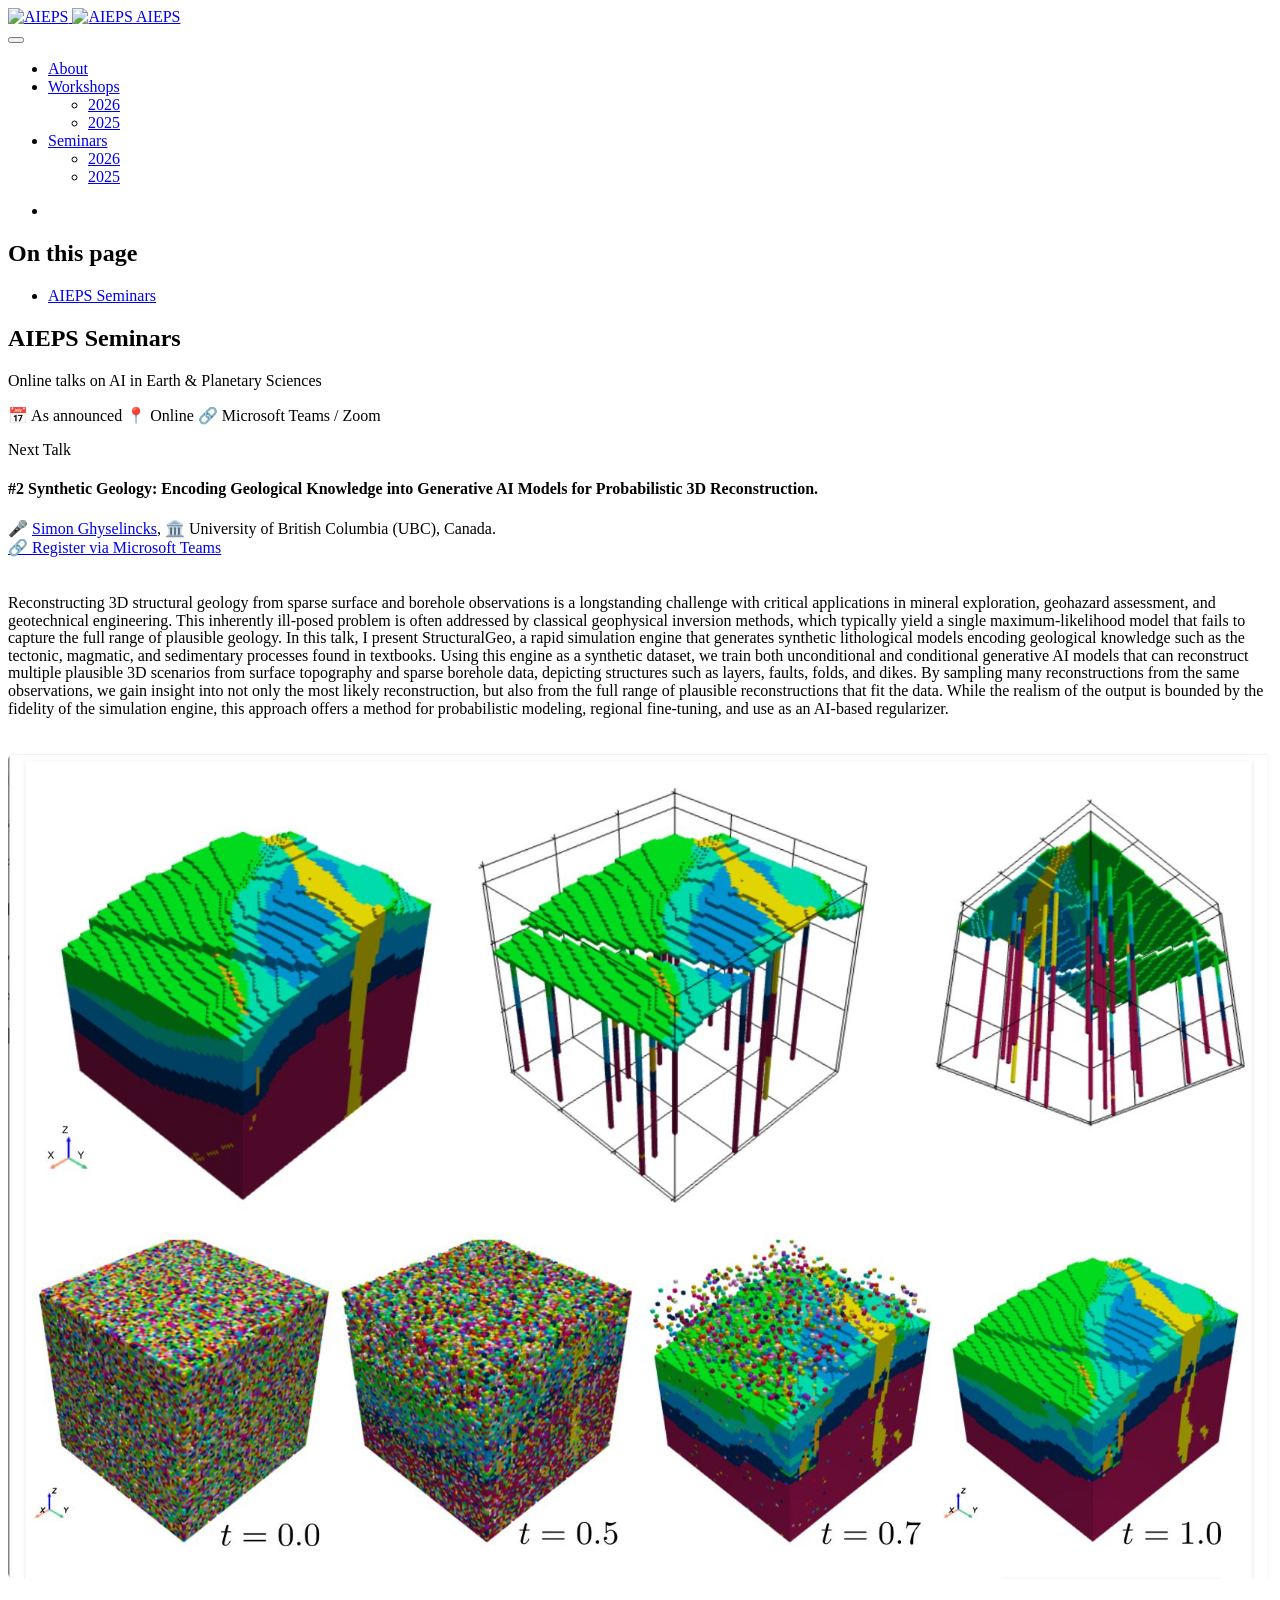
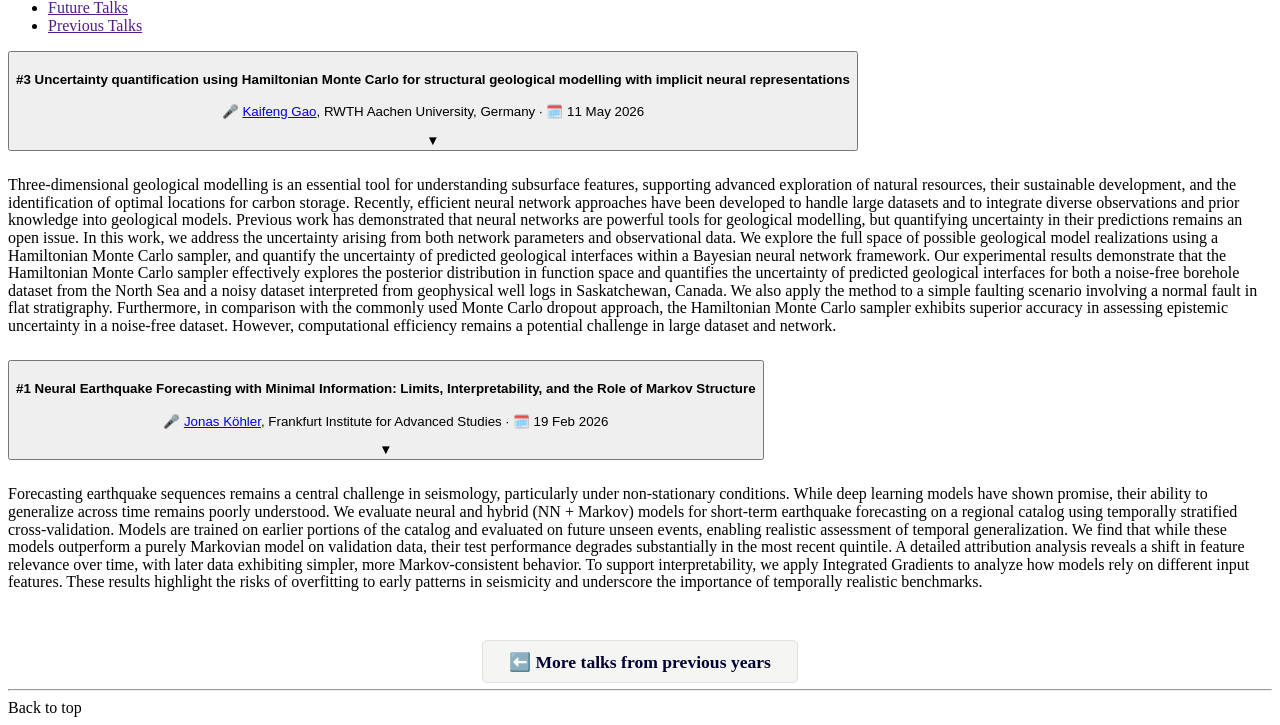
==== docs/seminars/2026.html @ ce0d2ab7 "aieps seminar #2" ====
<!DOCTYPE html>
<html xmlns="http://www.w3.org/1999/xhtml" lang="en" xml:lang="en"><head>

<meta charset="utf-8">
<meta name="generator" content="quarto-1.8.27">

<meta name="viewport" content="width=device-width, initial-scale=1.0, user-scalable=yes">


<title>AIEPS Seminars 2026 – AIEPS</title>
<style>
code{white-space: pre-wrap;}
span.smallcaps{font-variant: small-caps;}
div.columns{display: flex; gap: min(4vw, 1.5em);}
div.column{flex: auto; overflow-x: auto;}
div.hanging-indent{margin-left: 1.5em; text-indent: -1.5em;}
ul.task-list{list-style: none;}
ul.task-list li input[type="checkbox"] {
  width: 0.8em;
  margin: 0 0.8em 0.2em -1em; /* quarto-specific, see https://github.com/quarto-dev/quarto-cli/issues/4556 */ 
  vertical-align: middle;
}
</style>


<script src="../site_libs/quarto-nav/quarto-nav.js"></script>
<script src="../site_libs/quarto-nav/headroom.min.js"></script>
<script src="../site_libs/clipboard/clipboard.min.js"></script>
<script src="../site_libs/quarto-search/autocomplete.umd.js"></script>
<script src="../site_libs/quarto-search/fuse.min.js"></script>
<script src="../site_libs/quarto-search/quarto-search.js"></script>
<meta name="quarto:offset" content="../">
<link href="../images/aieps.png" rel="icon" type="image/png">
<script src="../site_libs/quarto-html/quarto.js" type="module"></script>
<script src="../site_libs/quarto-html/tabsets/tabsets.js" type="module"></script>
<script src="../site_libs/quarto-html/axe/axe-check.js" type="module"></script>
<script src="../site_libs/quarto-html/popper.min.js"></script>
<script src="../site_libs/quarto-html/tippy.umd.min.js"></script>
<script src="../site_libs/quarto-html/anchor.min.js"></script>
<link href="../site_libs/quarto-html/tippy.css" rel="stylesheet">
<link href="../site_libs/quarto-html/quarto-syntax-highlighting-ed96de9b727972fe78a7b5d16c58bf87.css" rel="stylesheet" id="quarto-text-highlighting-styles">
<script src="../site_libs/bootstrap/bootstrap.min.js"></script>
<link href="../site_libs/bootstrap/bootstrap-icons.css" rel="stylesheet">
<link href="../site_libs/bootstrap/bootstrap-2c5308efddbad0707b5832db077096d3.min.css" rel="stylesheet" append-hash="true" id="quarto-bootstrap" data-mode="light">
<script id="quarto-search-options" type="application/json">{
  "location": "navbar",
  "copy-button": false,
  "collapse-after": 3,
  "panel-placement": "end",
  "type": "overlay",
  "limit": 50,
  "keyboard-shortcut": [
    "f",
    "/",
    "s"
  ],
  "show-item-context": false,
  "language": {
    "search-no-results-text": "No results",
    "search-matching-documents-text": "matching documents",
    "search-copy-link-title": "Copy link to search",
    "search-hide-matches-text": "Hide additional matches",
    "search-more-match-text": "more match in this document",
    "search-more-matches-text": "more matches in this document",
    "search-clear-button-title": "Clear",
    "search-text-placeholder": "",
    "search-detached-cancel-button-title": "Cancel",
    "search-submit-button-title": "Submit",
    "search-label": "Search"
  }
}</script>
<style>html{ scroll-behavior: smooth; }</style>


</head>

<body class="nav-fixed quarto-light">

<div id="quarto-search-results"></div>
  <header id="quarto-header" class="headroom fixed-top">
    <nav class="navbar navbar-expand-lg " data-bs-theme="dark">
      <div class="navbar-container container-fluid">
      <div class="navbar-brand-container mx-auto">
    <a href="../index.html" class="navbar-brand navbar-brand-logo">
    <img src="../images/aieps.png" alt="AIEPS" class="navbar-logo light-content">
    <img src="../images/aieps.png" alt="AIEPS" class="navbar-logo dark-content">
    </a>
    <a class="navbar-brand" href="../index.html">
    <span class="navbar-title">AIEPS</span>
    </a>
  </div>
            <div id="quarto-search" class="" title="Search"></div>
          <button class="navbar-toggler" type="button" data-bs-toggle="collapse" data-bs-target="#navbarCollapse" aria-controls="navbarCollapse" role="menu" aria-expanded="false" aria-label="Toggle navigation" onclick="if (window.quartoToggleHeadroom) { window.quartoToggleHeadroom(); }">
  <span class="navbar-toggler-icon"></span>
</button>
          <div class="collapse navbar-collapse" id="navbarCollapse">
            <ul class="navbar-nav navbar-nav-scroll me-auto">
  <li class="nav-item">
    <a class="nav-link" href="../index.html"> 
<span class="menu-text">About</span></a>
  </li>  
  <li class="nav-item dropdown ">
    <a class="nav-link dropdown-toggle" href="#" id="nav-menu-workshops" role="link" data-bs-toggle="dropdown" aria-expanded="false">
 <span class="menu-text">Workshops</span>
    </a>
    <ul class="dropdown-menu" aria-labelledby="nav-menu-workshops">    
        <li>
    <a class="dropdown-item" href="../workshops/2026.html">
 <span class="dropdown-text">2026</span></a>
  </li>  
        <li>
    <a class="dropdown-item" href="../workshops/2025.html">
 <span class="dropdown-text">2025</span></a>
  </li>  
    </ul>
  </li>
  <li class="nav-item dropdown ">
    <a class="nav-link dropdown-toggle" href="#" id="nav-menu-seminars" role="link" data-bs-toggle="dropdown" aria-expanded="false">
 <span class="menu-text">Seminars</span>
    </a>
    <ul class="dropdown-menu" aria-labelledby="nav-menu-seminars">    
        <li>
    <a class="dropdown-item" href="../seminars/2026.html">
 <span class="dropdown-text">2026</span></a>
  </li>  
        <li>
    <a class="dropdown-item" href="../seminars/2025.html">
 <span class="dropdown-text">2025</span></a>
  </li>  
    </ul>
  </li>
</ul>
            <ul class="navbar-nav navbar-nav-scroll ms-auto">
  <li class="nav-item compact">
    <a class="nav-link" href="https://github.com/AI-EPS"> <i class="bi bi-github" role="img" aria-label="GitHub">
</i> 
<span class="menu-text"></span></a>
  </li>  
</ul>
          </div> <!-- /navcollapse -->
            <div class="quarto-navbar-tools">
</div>
      </div> <!-- /container-fluid -->
    </nav>
</header>
<!-- content -->
<div id="quarto-content" class="quarto-container page-columns page-rows-contents page-layout-article page-navbar">
<!-- sidebar -->
<!-- margin-sidebar -->
    <div id="quarto-margin-sidebar" class="sidebar margin-sidebar">
        <nav id="TOC" role="doc-toc" class="toc-active">
    <h2 id="toc-title">On this page</h2>
   
  <ul>
  <li><a href="#aieps-seminars" id="toc-aieps-seminars" class="nav-link active" data-scroll-target="#aieps-seminars">AIEPS Seminars</a></li>
  </ul>
</nav>
    </div>
<!-- main -->
<main class="content" id="quarto-document-content"><header id="title-block-header" class="quarto-title-block"></header>




<section id="aieps-seminars" class="level1 page-header">
<h1>AIEPS Seminars</h1>
<p><span class="tagline">Online talks on AI in Earth &amp; Planetary Sciences</span></p>
<div class="meta">
<p><span>📅 As announced</span> <span>📍 Online</span> <span>🔗 Microsoft Teams / Zoom</span></p>
</div>
</section>
<style>
.talk-abstract, .spotlight-abstract {
  margin-top: 0.3em;
  margin-bottom: 0.3em;
  padding-top: 0.3em;
  padding-bottom: 0.3em;
  line-height: 1.1;
}
</style>
<div class="content-body">
<div class="seminar-spotlight">
<p><span class="spotlight-badge">Next Talk</span></p>
<div class="past-talks">
<div class="talk-item">
<div class="talk-header" aria-expanded="true">
<div class="talk-info">
<h4 class="anchored">
#2 Synthetic Geology: Encoding Geological Knowledge into Generative AI Models for Probabilistic 3D Reconstruction.
</h4>
<p>
🎤 <a href="https://www.linkedin.com/in/simonghyselincks/">Simon Ghyselincks</a>, 🏛️ University of British Columbia (UBC), Canada.<span style="display:block;"><a href="https://events.teams.microsoft.com/event/d89586ec-cddb-42fd-933c-269262967b8e@060cdb85-43cf-4df1-b998-18fe372e407a"> 🔗 Register via Microsoft Teams</a></span>
</p>
</div>
</div>
<div class="talk-body show">
<div class="talk-abstract">
<p>Reconstructing 3D structural geology from sparse surface and borehole observations is a longstanding challenge with critical applications in mineral exploration, geohazard assessment, and geotechnical engineering. This inherently ill-posed problem is often addressed by classical geophysical inversion methods, which typically yield a single maximum-likelihood model that fails to capture the full range of plausible geology. In this talk, I present StructuralGeo, a rapid simulation engine that generates synthetic lithological models encoding geological knowledge such as the tectonic, magmatic, and sedimentary processes found in textbooks. Using this engine as a synthetic dataset, we train both unconditional and conditional generative AI models that can reconstruct multiple plausible 3D scenarios from surface topography and sparse borehole data, depicting structures such as layers, faults, folds, and dikes. By sampling many reconstructions from the same observations, we gain insight into not only the most likely reconstruction, but also from the full range of plausible reconstructions that fit the data. While the realism of the output is bounded by the fidelity of the simulation engine, this approach offers a method for probabilistic modeling, regional fine-tuning, and use as an AI-based regularizer.</p>
</div>
<div style="text-align:center; margin-top:0.8em;">
<p><img src="../images/s2.jpg" alt="Seminar visual for Synthetic Geology talk" style="max-width:100%; height:auto; border-radius:6px;"></p>
</div>
</div>
</div>
</div>
</div>
<div class="tabset-margin-container"></div><div class="panel-tabset">
<ul class="nav nav-tabs" role="tablist"><li class="nav-item" role="presentation"><a class="nav-link active" id="tabset-1-1-tab" data-bs-toggle="tab" data-bs-target="#tabset-1-1" role="tab" aria-controls="tabset-1-1" aria-selected="true" href="">Future Talks</a></li><li class="nav-item" role="presentation"><a class="nav-link" id="tabset-1-2-tab" data-bs-toggle="tab" data-bs-target="#tabset-1-2" role="tab" aria-controls="tabset-1-2" aria-selected="false" href="">Previous Talks</a></li></ul>
<div class="tab-content">
<div id="tabset-1-1" class="tab-pane active" role="tabpanel" aria-labelledby="tabset-1-1-tab">
<div class="past-talks">
<div class="talk-item">
<button class="talk-header" data-collapsible="true" aria-expanded="false" tabindex="0">
<div class="talk-info">
<h4 class="anchored">
#3 Uncertainty quantification using Hamiltonian Monte Carlo for structural geological modelling with implicit neural representations
</h4>
<p>
🎤 <a href="2026.html">Kaifeng Gao</a>, RWTH Aachen University, Germany · 🗓️ 11 May 2026
</p>
</div>
<span class="talk-toggle" aria-hidden="true">▼</span>
</button>
<div class="talk-body">
<div class="talk-abstract">
<p>Three-dimensional geological modelling is an essential tool for understanding subsurface features, supporting advanced exploration of natural resources, their sustainable development, and the identification of optimal locations for carbon storage. Recently, efficient neural network approaches have been developed to handle large datasets and to integrate diverse observations and prior knowledge into geological models. Previous work has demonstrated that neural networks are powerful tools for geological modelling, but quantifying uncertainty in their predictions remains an open issue. In this work, we address the uncertainty arising from both network parameters and observational data. We explore the full space of possible geological model realizations using a Hamiltonian Monte Carlo sampler, and quantify the uncertainty of predicted geological interfaces within a Bayesian neural network framework. Our experimental results demonstrate that the Hamiltonian Monte Carlo sampler effectively explores the posterior distribution in function space and quantifies the uncertainty of predicted geological interfaces for both a noise-free borehole dataset from the North Sea and a noisy dataset interpreted from geophysical well logs in Saskatchewan, Canada. We also apply the method to a simple faulting scenario involving a normal fault in flat stratigraphy. Furthermore, in comparison with the commonly used Monte Carlo dropout approach, the Hamiltonian Monte Carlo sampler exhibits superior accuracy in assessing epistemic uncertainty in a noise-free dataset. However, computational efficiency remains a potential challenge in large dataset and network.</p>
</div>
</div>
</div>
</div>
</div>
<div id="tabset-1-2" class="tab-pane" role="tabpanel" aria-labelledby="tabset-1-2-tab">
<div class="past-talks">
<div class="talk-item">
<button class="talk-header" data-collapsible="true" aria-expanded="false" tabindex="0">
<div class="talk-info">
<h4 class="anchored">
#1 Neural Earthquake Forecasting with Minimal Information: Limits, Interpretability, and the Role of Markov Structure
</h4>
<p>
🎤 <a href="https://www.linkedin.com/in/jonas-k%C3%B6hler-5664693a6/">Jonas Köhler</a>, Frankfurt Institute for Advanced Studies · 🗓️ 19 Feb 2026
</p>
</div>
<span class="talk-toggle" aria-hidden="true">▼</span>
</button>
<div class="talk-body">
<div class="talk-abstract">
<p>Forecasting earthquake sequences remains a central challenge in seismology, particularly under non-stationary conditions. While deep learning models have shown promise, their ability to generalize across time remains poorly understood. We evaluate neural and hybrid (NN + Markov) models for short-term earthquake forecasting on a regional catalog using temporally stratified cross-validation. Models are trained on earlier portions of the catalog and evaluated on future unseen events, enabling realistic assessment of temporal generalization. We find that while these models outperform a purely Markovian model on validation data, their test performance degrades substantially in the most recent quintile. A detailed attribution analysis reveals a shift in feature relevance over time, with later data exhibiting simpler, more Markov-consistent behavior. To support interpretability, we apply Integrated Gradients to analyze how models rely on different input features. These results highlight the risks of overfitting to early patterns in seismicity and underscore the importance of temporally realistic benchmarks.</p>
</div>
</div>
</div>
</div>
</div>
</div>
</div>
</div>
<div class="bottom-nav" style="margin-top:2.5em; text-align:center;">
<p><a href="2025.html" class="btn-act" style="font-size:1.1rem; padding:0.6em 1.5em; border-radius:5px; background:#f5f5f3; color:#020133; border:1px solid #e0e0e0; text-decoration:none; font-weight:600; transition:background 0.2s;">⬅️ More talks from previous years</a></p>
</div>
<hr>



<a onclick="window.scrollTo(0, 0); return false;" role="button" id="quarto-back-to-top"><i class="bi bi-arrow-up"></i> Back to top</a></main> <!-- /main -->
<script id="quarto-html-after-body" type="application/javascript">
  window.document.addEventListener("DOMContentLoaded", function (event) {
    const icon = "";
    const anchorJS = new window.AnchorJS();
    anchorJS.options = {
      placement: 'right',
      icon: icon
    };
    anchorJS.add('.anchored');
    const isCodeAnnotation = (el) => {
      for (const clz of el.classList) {
        if (clz.startsWith('code-annotation-')) {                     
          return true;
        }
      }
      return false;
    }
    const onCopySuccess = function(e) {
      // button target
      const button = e.trigger;
      // don't keep focus
      button.blur();
      // flash "checked"
      button.classList.add('code-copy-button-checked');
      var currentTitle = button.getAttribute("title");
      button.setAttribute("title", "Copied!");
      let tooltip;
      if (window.bootstrap) {
        button.setAttribute("data-bs-toggle", "tooltip");
        button.setAttribute("data-bs-placement", "left");
        button.setAttribute("data-bs-title", "Copied!");
        tooltip = new bootstrap.Tooltip(button, 
          { trigger: "manual", 
            customClass: "code-copy-button-tooltip",
            offset: [0, -8]});
        tooltip.show();    
      }
      setTimeout(function() {
        if (tooltip) {
          tooltip.hide();
          button.removeAttribute("data-bs-title");
          button.removeAttribute("data-bs-toggle");
          button.removeAttribute("data-bs-placement");
        }
        button.setAttribute("title", currentTitle);
        button.classList.remove('code-copy-button-checked');
      }, 1000);
      // clear code selection
      e.clearSelection();
    }
    const getTextToCopy = function(trigger) {
      const outerScaffold = trigger.parentElement.cloneNode(true);
      const codeEl = outerScaffold.querySelector('code');
      for (const childEl of codeEl.children) {
        if (isCodeAnnotation(childEl)) {
          childEl.remove();
        }
      }
      return codeEl.innerText;
    }
    const clipboard = new window.ClipboardJS('.code-copy-button:not([data-in-quarto-modal])', {
      text: getTextToCopy
    });
    clipboard.on('success', onCopySuccess);
    if (window.document.getElementById('quarto-embedded-source-code-modal')) {
      const clipboardModal = new window.ClipboardJS('.code-copy-button[data-in-quarto-modal]', {
        text: getTextToCopy,
        container: window.document.getElementById('quarto-embedded-source-code-modal')
      });
      clipboardModal.on('success', onCopySuccess);
    }
      var localhostRegex = new RegExp(/^(?:http|https):\/\/localhost\:?[0-9]*\//);
      var mailtoRegex = new RegExp(/^mailto:/);
        var filterRegex = new RegExp('/' + window.location.host + '/');
      var isInternal = (href) => {
          return filterRegex.test(href) || localhostRegex.test(href) || mailtoRegex.test(href);
      }
      // Inspect non-navigation links and adorn them if external
     var links = window.document.querySelectorAll('a[href]:not(.nav-link):not(.navbar-brand):not(.toc-action):not(.sidebar-link):not(.sidebar-item-toggle):not(.pagination-link):not(.no-external):not([aria-hidden]):not(.dropdown-item):not(.quarto-navigation-tool):not(.about-link)');
      for (var i=0; i<links.length; i++) {
        const link = links[i];
        if (!isInternal(link.href)) {
          // undo the damage that might have been done by quarto-nav.js in the case of
          // links that we want to consider external
          if (link.dataset.originalHref !== undefined) {
            link.href = link.dataset.originalHref;
          }
        }
      }
    function tippyHover(el, contentFn, onTriggerFn, onUntriggerFn) {
      const config = {
        allowHTML: true,
        maxWidth: 500,
        delay: 100,
        arrow: false,
        appendTo: function(el) {
            return el.parentElement;
        },
        interactive: true,
        interactiveBorder: 10,
        theme: 'quarto',
        placement: 'bottom-start',
      };
      if (contentFn) {
        config.content = contentFn;
      }
      if (onTriggerFn) {
        config.onTrigger = onTriggerFn;
      }
      if (onUntriggerFn) {
        config.onUntrigger = onUntriggerFn;
      }
      window.tippy(el, config); 
    }
    const noterefs = window.document.querySelectorAll('a[role="doc-noteref"]');
    for (var i=0; i<noterefs.length; i++) {
      const ref = noterefs[i];
      tippyHover(ref, function() {
        // use id or data attribute instead here
        let href = ref.getAttribute('data-footnote-href') || ref.getAttribute('href');
        try { href = new URL(href).hash; } catch {}
        const id = href.replace(/^#\/?/, "");
        const note = window.document.getElementById(id);
        if (note) {
          return note.innerHTML;
        } else {
          return "";
        }
      });
    }
    const xrefs = window.document.querySelectorAll('a.quarto-xref');
    const processXRef = (id, note) => {
      // Strip column container classes
      const stripColumnClz = (el) => {
        el.classList.remove("page-full", "page-columns");
        if (el.children) {
          for (const child of el.children) {
            stripColumnClz(child);
          }
        }
      }
      stripColumnClz(note)
      if (id === null || id.startsWith('sec-')) {
        // Special case sections, only their first couple elements
        const container = document.createElement("div");
        if (note.children && note.children.length > 2) {
          container.appendChild(note.children[0].cloneNode(true));
          for (let i = 1; i < note.children.length; i++) {
            const child = note.children[i];
            if (child.tagName === "P" && child.innerText === "") {
              continue;
            } else {
              container.appendChild(child.cloneNode(true));
              break;
            }
          }
          if (window.Quarto?.typesetMath) {
            window.Quarto.typesetMath(container);
          }
          return container.innerHTML
        } else {
          if (window.Quarto?.typesetMath) {
            window.Quarto.typesetMath(note);
          }
          return note.innerHTML;
        }
      } else {
        // Remove any anchor links if they are present
        const anchorLink = note.querySelector('a.anchorjs-link');
        if (anchorLink) {
          anchorLink.remove();
        }
        if (window.Quarto?.typesetMath) {
          window.Quarto.typesetMath(note);
        }
        if (note.classList.contains("callout")) {
          return note.outerHTML;
        } else {
          return note.innerHTML;
        }
      }
    }
    for (var i=0; i<xrefs.length; i++) {
      const xref = xrefs[i];
      tippyHover(xref, undefined, function(instance) {
        instance.disable();
        let url = xref.getAttribute('href');
        let hash = undefined; 
        if (url.startsWith('#')) {
          hash = url;
        } else {
          try { hash = new URL(url).hash; } catch {}
        }
        if (hash) {
          const id = hash.replace(/^#\/?/, "");
          const note = window.document.getElementById(id);
          if (note !== null) {
            try {
              const html = processXRef(id, note.cloneNode(true));
              instance.setContent(html);
            } finally {
              instance.enable();
              instance.show();
            }
          } else {
            // See if we can fetch this
            fetch(url.split('#')[0])
            .then(res => res.text())
            .then(html => {
              const parser = new DOMParser();
              const htmlDoc = parser.parseFromString(html, "text/html");
              const note = htmlDoc.getElementById(id);
              if (note !== null) {
                const html = processXRef(id, note);
                instance.setContent(html);
              } 
            }).finally(() => {
              instance.enable();
              instance.show();
            });
          }
        } else {
          // See if we can fetch a full url (with no hash to target)
          // This is a special case and we should probably do some content thinning / targeting
          fetch(url)
          .then(res => res.text())
          .then(html => {
            const parser = new DOMParser();
            const htmlDoc = parser.parseFromString(html, "text/html");
            const note = htmlDoc.querySelector('main.content');
            if (note !== null) {
              // This should only happen for chapter cross references
              // (since there is no id in the URL)
              // remove the first header
              if (note.children.length > 0 && note.children[0].tagName === "HEADER") {
                note.children[0].remove();
              }
              const html = processXRef(null, note);
              instance.setContent(html);
            } 
          }).finally(() => {
            instance.enable();
            instance.show();
          });
        }
      }, function(instance) {
      });
    }
        let selectedAnnoteEl;
        const selectorForAnnotation = ( cell, annotation) => {
          let cellAttr = 'data-code-cell="' + cell + '"';
          let lineAttr = 'data-code-annotation="' +  annotation + '"';
          const selector = 'span[' + cellAttr + '][' + lineAttr + ']';
          return selector;
        }
        const selectCodeLines = (annoteEl) => {
          const doc = window.document;
          const targetCell = annoteEl.getAttribute("data-target-cell");
          const targetAnnotation = annoteEl.getAttribute("data-target-annotation");
          const annoteSpan = window.document.querySelector(selectorForAnnotation(targetCell, targetAnnotation));
          const lines = annoteSpan.getAttribute("data-code-lines").split(",");
          const lineIds = lines.map((line) => {
            return targetCell + "-" + line;
          })
          let top = null;
          let height = null;
          let parent = null;
          if (lineIds.length > 0) {
              //compute the position of the single el (top and bottom and make a div)
              const el = window.document.getElementById(lineIds[0]);
              top = el.offsetTop;
              height = el.offsetHeight;
              parent = el.parentElement.parentElement;
            if (lineIds.length > 1) {
              const lastEl = window.document.getElementById(lineIds[lineIds.length - 1]);
              const bottom = lastEl.offsetTop + lastEl.offsetHeight;
              height = bottom - top;
            }
            if (top !== null && height !== null && parent !== null) {
              // cook up a div (if necessary) and position it 
              let div = window.document.getElementById("code-annotation-line-highlight");
              if (div === null) {
                div = window.document.createElement("div");
                div.setAttribute("id", "code-annotation-line-highlight");
                div.style.position = 'absolute';
                parent.appendChild(div);
              }
              div.style.top = top - 2 + "px";
              div.style.height = height + 4 + "px";
              div.style.left = 0;
              let gutterDiv = window.document.getElementById("code-annotation-line-highlight-gutter");
              if (gutterDiv === null) {
                gutterDiv = window.document.createElement("div");
                gutterDiv.setAttribute("id", "code-annotation-line-highlight-gutter");
                gutterDiv.style.position = 'absolute';
                const codeCell = window.document.getElementById(targetCell);
                const gutter = codeCell.querySelector('.code-annotation-gutter');
                gutter.appendChild(gutterDiv);
              }
              gutterDiv.style.top = top - 2 + "px";
              gutterDiv.style.height = height + 4 + "px";
            }
            selectedAnnoteEl = annoteEl;
          }
        };
        const unselectCodeLines = () => {
          const elementsIds = ["code-annotation-line-highlight", "code-annotation-line-highlight-gutter"];
          elementsIds.forEach((elId) => {
            const div = window.document.getElementById(elId);
            if (div) {
              div.remove();
            }
          });
          selectedAnnoteEl = undefined;
        };
          // Handle positioning of the toggle
      window.addEventListener(
        "resize",
        throttle(() => {
          elRect = undefined;
          if (selectedAnnoteEl) {
            selectCodeLines(selectedAnnoteEl);
          }
        }, 10)
      );
      function throttle(fn, ms) {
      let throttle = false;
      let timer;
        return (...args) => {
          if(!throttle) { // first call gets through
              fn.apply(this, args);
              throttle = true;
          } else { // all the others get throttled
              if(timer) clearTimeout(timer); // cancel #2
              timer = setTimeout(() => {
                fn.apply(this, args);
                timer = throttle = false;
              }, ms);
          }
        };
      }
        // Attach click handler to the DT
        const annoteDls = window.document.querySelectorAll('dt[data-target-cell]');
        for (const annoteDlNode of annoteDls) {
          annoteDlNode.addEventListener('click', (event) => {
            const clickedEl = event.target;
            if (clickedEl !== selectedAnnoteEl) {
              unselectCodeLines();
              const activeEl = window.document.querySelector('dt[data-target-cell].code-annotation-active');
              if (activeEl) {
                activeEl.classList.remove('code-annotation-active');
              }
              selectCodeLines(clickedEl);
              clickedEl.classList.add('code-annotation-active');
            } else {
              // Unselect the line
              unselectCodeLines();
              clickedEl.classList.remove('code-annotation-active');
            }
          });
        }
    const findCites = (el) => {
      const parentEl = el.parentElement;
      if (parentEl) {
        const cites = parentEl.dataset.cites;
        if (cites) {
          return {
            el,
            cites: cites.split(' ')
          };
        } else {
          return findCites(el.parentElement)
        }
      } else {
        return undefined;
      }
    };
    var bibliorefs = window.document.querySelectorAll('a[role="doc-biblioref"]');
    for (var i=0; i<bibliorefs.length; i++) {
      const ref = bibliorefs[i];
      const citeInfo = findCites(ref);
      if (citeInfo) {
        tippyHover(citeInfo.el, function() {
          var popup = window.document.createElement('div');
          citeInfo.cites.forEach(function(cite) {
            var citeDiv = window.document.createElement('div');
            citeDiv.classList.add('hanging-indent');
            citeDiv.classList.add('csl-entry');
            var biblioDiv = window.document.getElementById('ref-' + cite);
            if (biblioDiv) {
              citeDiv.innerHTML = biblioDiv.innerHTML;
            }
            popup.appendChild(citeDiv);
          });
          return popup.innerHTML;
        });
      }
    }
  });
  </script>
</div> <!-- /content -->
<script>
document.addEventListener('DOMContentLoaded', function() {
  document.querySelectorAll('.talk-header[data-collapsible="true"]').forEach(function(h) {
    h.addEventListener('click', function() {
      var b = this.nextElementSibling;
      var x = this.getAttribute('aria-expanded') === 'true';
      this.setAttribute('aria-expanded', !x);
      b.classList.toggle('show');
    });
  });
});
</script>




<script src="../site_libs/quarto-html/zenscroll-min.js"></script>
</body></html>
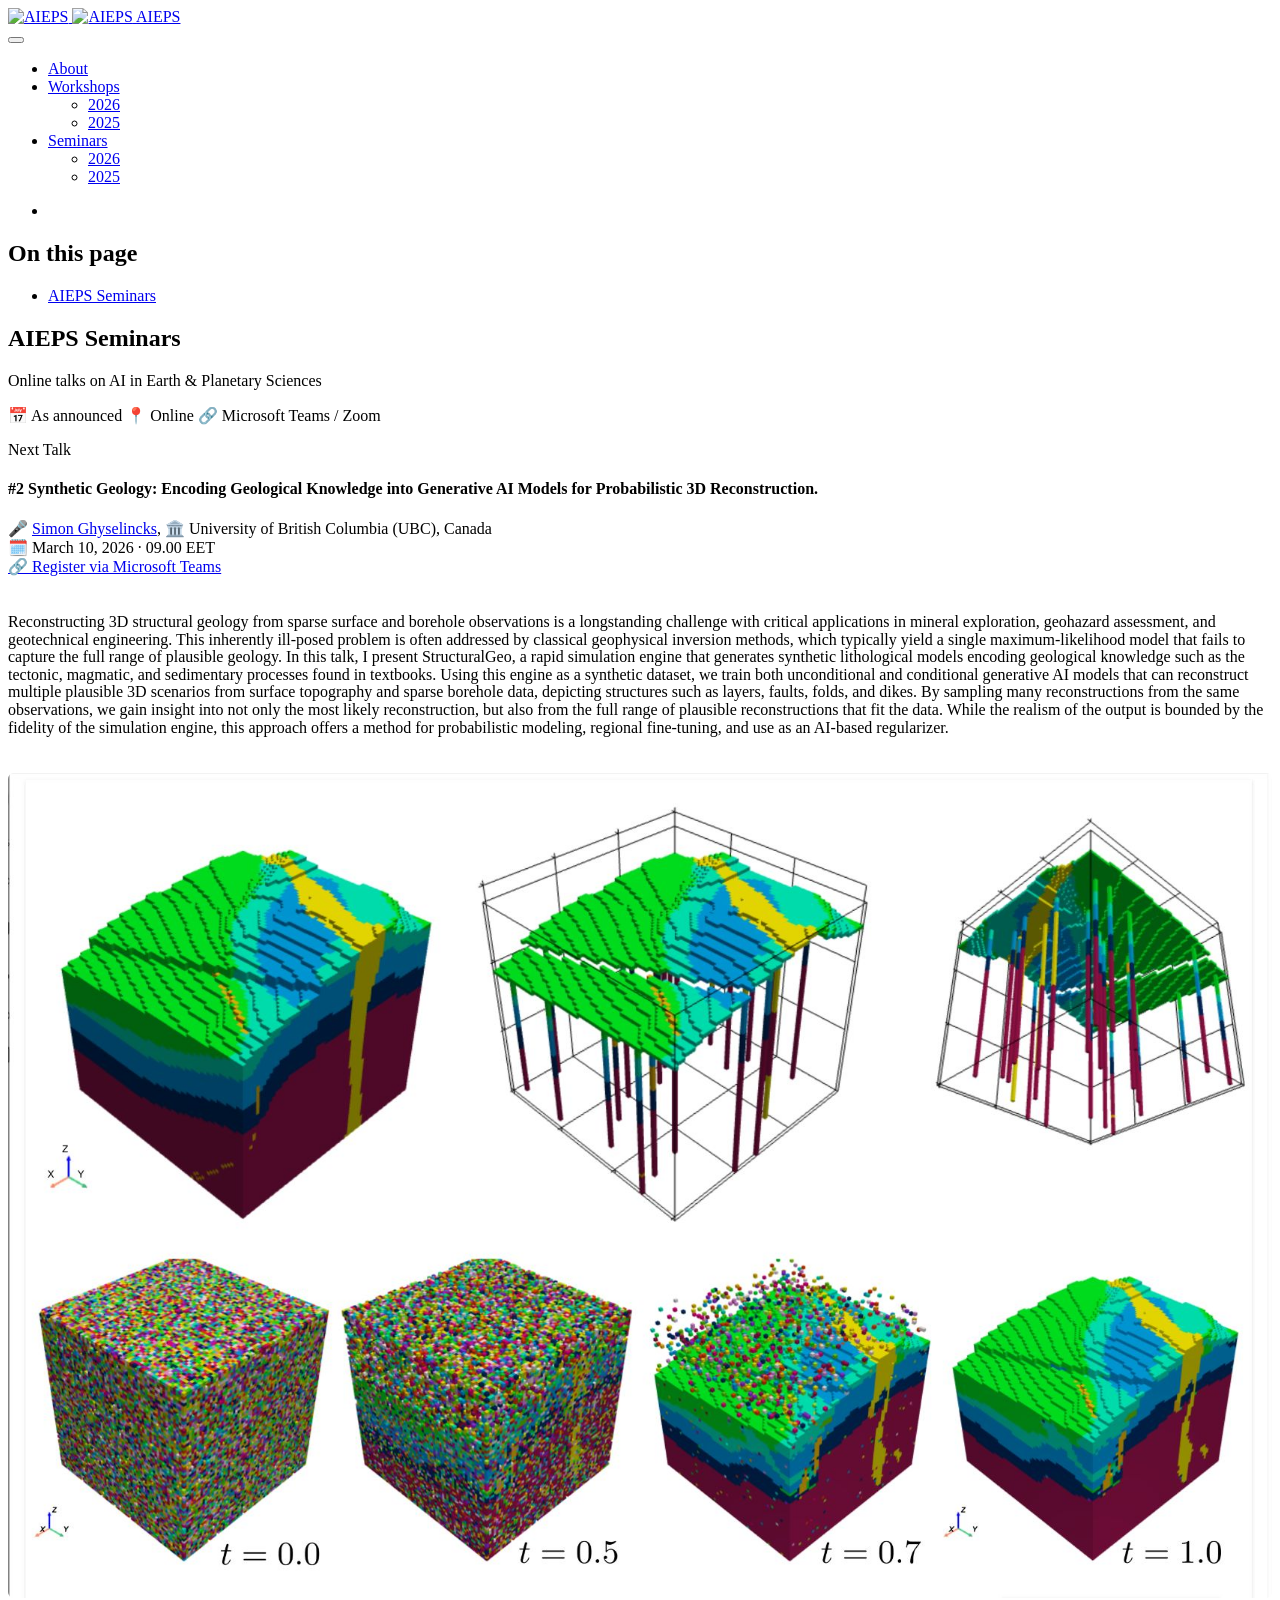
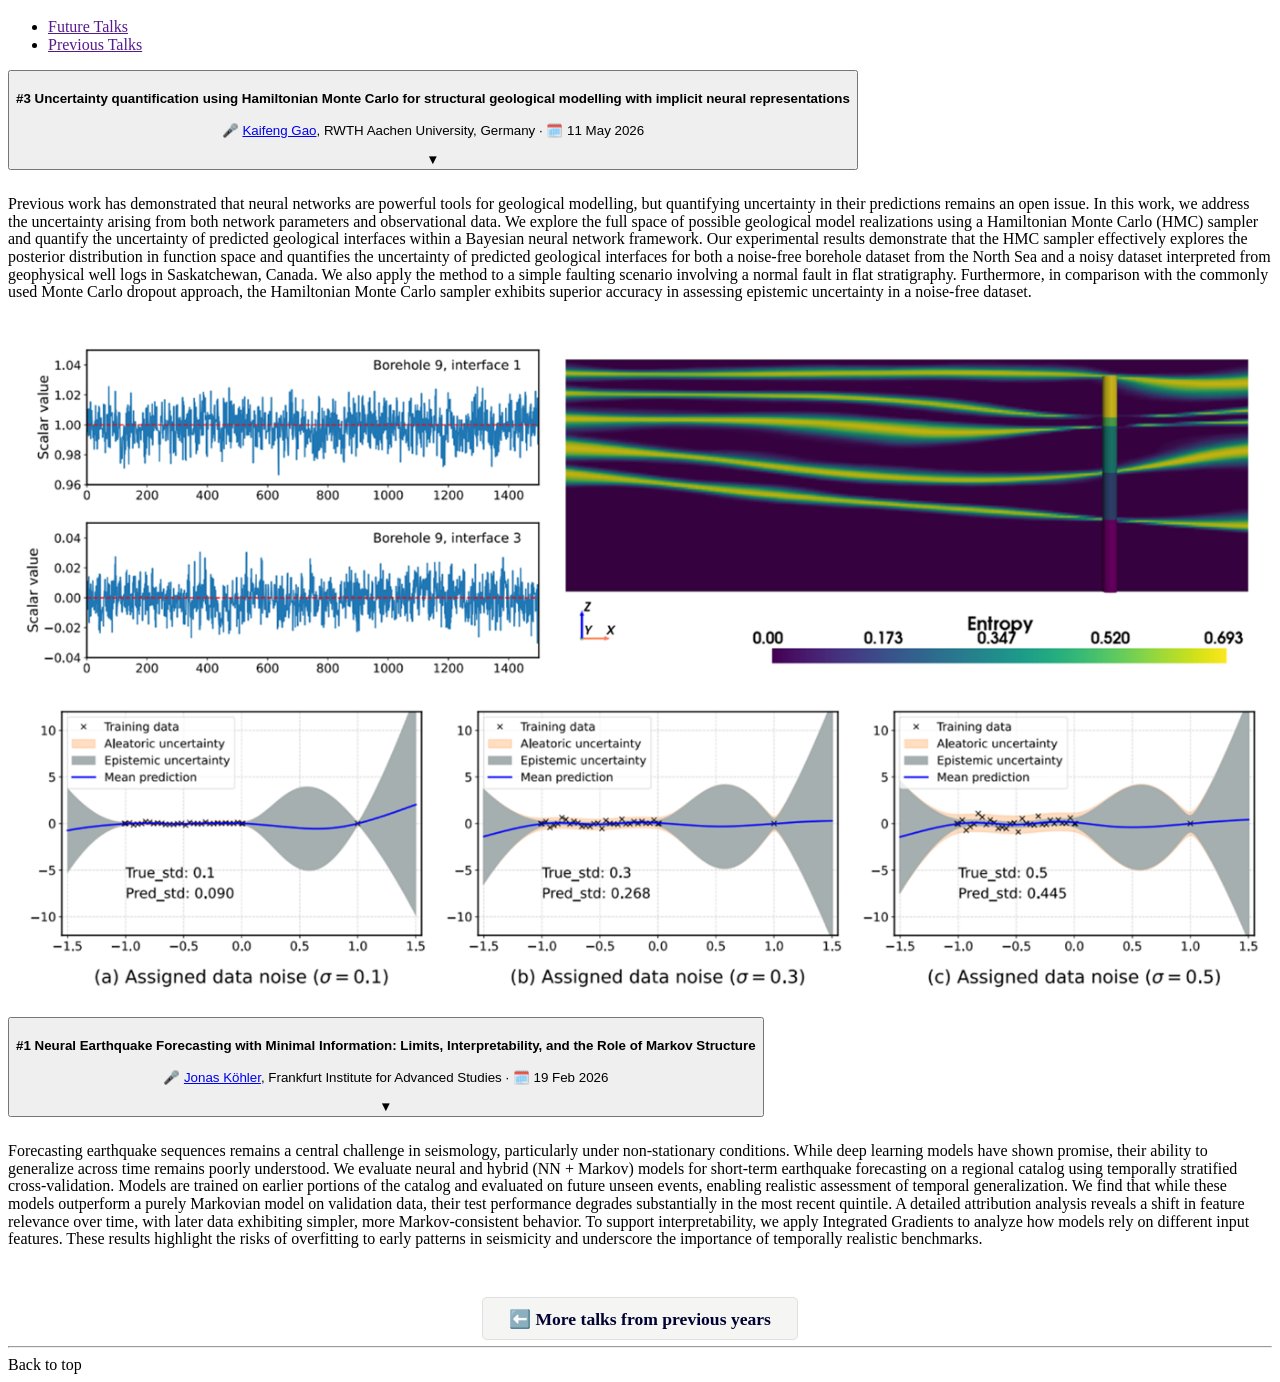
==== commit 5e4ae2dd: "update May11 talk" ====
--- a/docs/seminars/2026.html
+++ b/docs/seminars/2026.html
@@ -189,7 +189,7 @@
 #2 Synthetic Geology: Encoding Geological Knowledge into Generative AI Models for Probabilistic 3D Reconstruction.
 </h4>
 <p>
-🎤 <a href="https://www.linkedin.com/in/simonghyselincks/">Simon Ghyselincks</a>, 🏛️ University of British Columbia (UBC), Canada.<span style="display:block;"><a href="https://events.teams.microsoft.com/event/d89586ec-cddb-42fd-933c-269262967b8e@060cdb85-43cf-4df1-b998-18fe372e407a"> 🔗 Register via Microsoft Teams</a></span>
+🎤 <a href="https://www.linkedin.com/in/simonghyselincks/">Simon Ghyselincks</a>, 🏛️ University of British Columbia (UBC), Canada<br>🗓️ March 10, 2026 · 09.00 EET<span style="display:block;"><a href="https://events.teams.microsoft.com/event/d89586ec-cddb-42fd-933c-269262967b8e@060cdb85-43cf-4df1-b998-18fe372e407a"> 🔗 Register via Microsoft Teams</a></span>
 </p>
 </div>
 </div>
@@ -216,14 +216,17 @@
 #3 Uncertainty quantification using Hamiltonian Monte Carlo for structural geological modelling with implicit neural representations
 </h4>
 <p>
-🎤 <a href="2026.html">Kaifeng Gao</a>, RWTH Aachen University, Germany · 🗓️ 11 May 2026
+🎤 <a href="https://www.linkedin.com/in/kaifeng-g-0a347b23a/">Kaifeng Gao</a>, RWTH Aachen University, Germany · 🗓️ 11 May 2026
 </p>
 </div>
 <span class="talk-toggle" aria-hidden="true">▼</span>
 </button>
 <div class="talk-body">
 <div class="talk-abstract">
-<p>Three-dimensional geological modelling is an essential tool for understanding subsurface features, supporting advanced exploration of natural resources, their sustainable development, and the identification of optimal locations for carbon storage. Recently, efficient neural network approaches have been developed to handle large datasets and to integrate diverse observations and prior knowledge into geological models. Previous work has demonstrated that neural networks are powerful tools for geological modelling, but quantifying uncertainty in their predictions remains an open issue. In this work, we address the uncertainty arising from both network parameters and observational data. We explore the full space of possible geological model realizations using a Hamiltonian Monte Carlo sampler, and quantify the uncertainty of predicted geological interfaces within a Bayesian neural network framework. Our experimental results demonstrate that the Hamiltonian Monte Carlo sampler effectively explores the posterior distribution in function space and quantifies the uncertainty of predicted geological interfaces for both a noise-free borehole dataset from the North Sea and a noisy dataset interpreted from geophysical well logs in Saskatchewan, Canada. We also apply the method to a simple faulting scenario involving a normal fault in flat stratigraphy. Furthermore, in comparison with the commonly used Monte Carlo dropout approach, the Hamiltonian Monte Carlo sampler exhibits superior accuracy in assessing epistemic uncertainty in a noise-free dataset. However, computational efficiency remains a potential challenge in large dataset and network.</p>
+<p>Previous work has demonstrated that neural networks are powerful tools for geological modelling, but quantifying uncertainty in their predictions remains an open issue. In this work, we address the uncertainty arising from both network parameters and observational data. We explore the full space of possible geological model realizations using a Hamiltonian Monte Carlo (HMC) sampler and quantify the uncertainty of predicted geological interfaces within a Bayesian neural network framework. Our experimental results demonstrate that the HMC sampler effectively explores the posterior distribution in function space and quantifies the uncertainty of predicted geological interfaces for both a noise-free borehole dataset from the North Sea and a noisy dataset interpreted from geophysical well logs in Saskatchewan, Canada. We also apply the method to a simple faulting scenario involving a normal fault in flat stratigraphy. Furthermore, in comparison with the commonly used Monte Carlo dropout approach, the Hamiltonian Monte Carlo sampler exhibits superior accuracy in assessing epistemic uncertainty in a noise-free dataset.</p>
+</div>
+<div style="text-align:center; margin-top:0.8em;">
+<p><img src="../images/S3kaifeng.png" alt="Seminar visual for Kaifeng Gao talk" style="max-width:100%; height:auto; border-radius:6px;"></p>
 </div>
 </div>
 </div>
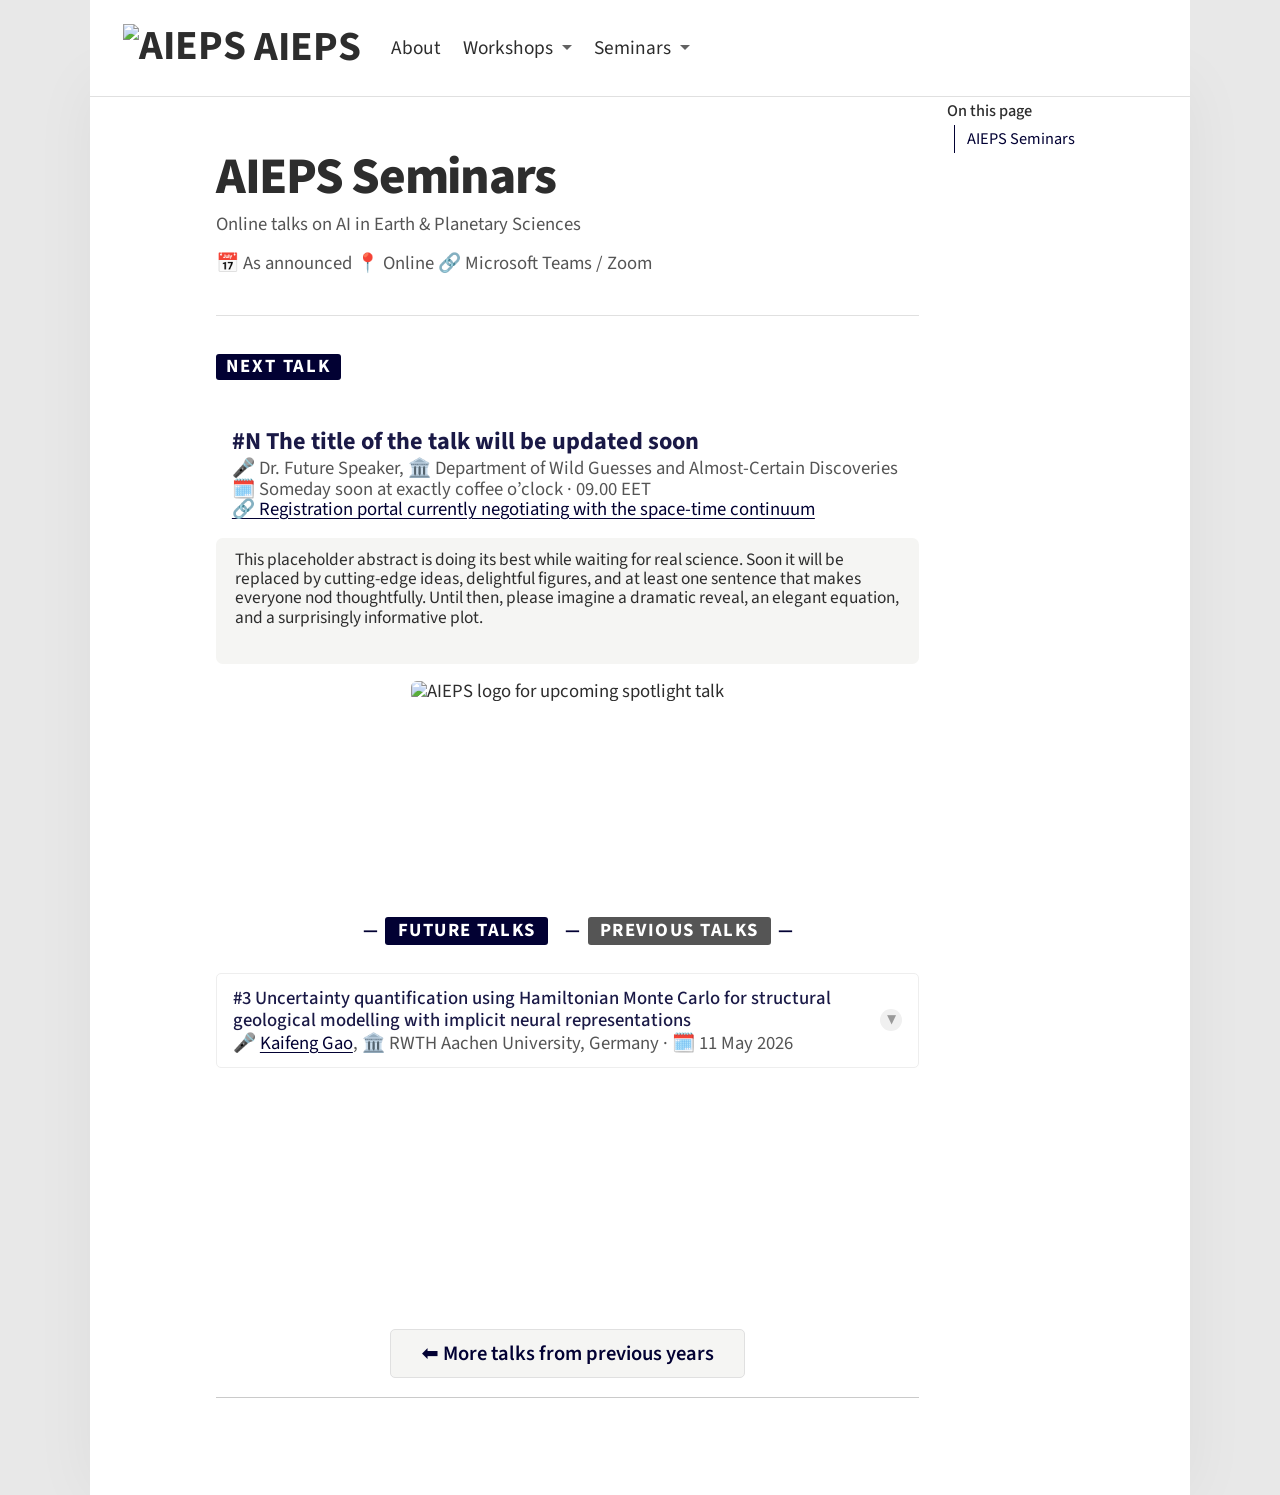
==== commit b86e9396: "Update 2026 seminar/workshop content and refresh site output" ====
--- a/docs/seminars/2026.html
+++ b/docs/seminars/2026.html
@@ -41,7 +41,7 @@
 <link href="../site_libs/quarto-html/quarto-syntax-highlighting-ed96de9b727972fe78a7b5d16c58bf87.css" rel="stylesheet" id="quarto-text-highlighting-styles">
 <script src="../site_libs/bootstrap/bootstrap.min.js"></script>
 <link href="../site_libs/bootstrap/bootstrap-icons.css" rel="stylesheet">
-<link href="../site_libs/bootstrap/bootstrap-2c5308efddbad0707b5832db077096d3.min.css" rel="stylesheet" append-hash="true" id="quarto-bootstrap" data-mode="light">
+<link href="../site_libs/bootstrap/bootstrap-f307150ed26931cdcda18acc8fe32fe7.min.css" rel="stylesheet" append-hash="true" id="quarto-bootstrap" data-mode="light">
 <script id="quarto-search-options" type="application/json">{
   "location": "navbar",
   "copy-button": false,
@@ -181,24 +181,31 @@
 <div class="content-body">
 <div class="seminar-spotlight">
 <p><span class="spotlight-badge">Next Talk</span></p>
+<!--
+SPOTLIGHT TEMPLATE (copy/paste when promoting a Future Talk):
+1) Copy one full talk block from "Future Talks"
+2) Paste it here and keep this structure
+3) Update number, title, speaker, affiliation, date/time, registration link, abstract, and image
+4) Move the completed spotlight talk to "Previous Talks"
+-->
 <div class="past-talks">
 <div class="talk-item">
 <div class="talk-header" aria-expanded="true">
 <div class="talk-info">
 <h4 class="anchored">
-#2 Synthetic Geology: Encoding Geological Knowledge into Generative AI Models for Probabilistic 3D Reconstruction.
+#N The title of the talk will be updated soon
 </h4>
 <p>
-🎤 <a href="https://www.linkedin.com/in/simonghyselincks/">Simon Ghyselincks</a>, 🏛️ University of British Columbia (UBC), Canada<br>🗓️ March 10, 2026 · 09.00 EET<span style="display:block;"><a href="https://events.teams.microsoft.com/event/d89586ec-cddb-42fd-933c-269262967b8e@060cdb85-43cf-4df1-b998-18fe372e407a"> 🔗 Register via Microsoft Teams</a></span>
+🎤 Dr.&nbsp;Future Speaker, 🏛️ Department of Wild Guesses and Almost-Certain Discoveries<br>🗓️ Someday soon at exactly coffee o’clock · 09.00 EET<span style="display:block;"><a href="#">🔗 Registration portal currently negotiating with the space-time continuum</a></span>
 </p>
 </div>
 </div>
 <div class="talk-body show">
 <div class="talk-abstract">
-<p>Reconstructing 3D structural geology from sparse surface and borehole observations is a longstanding challenge with critical applications in mineral exploration, geohazard assessment, and geotechnical engineering. This inherently ill-posed problem is often addressed by classical geophysical inversion methods, which typically yield a single maximum-likelihood model that fails to capture the full range of plausible geology. In this talk, I present StructuralGeo, a rapid simulation engine that generates synthetic lithological models encoding geological knowledge such as the tectonic, magmatic, and sedimentary processes found in textbooks. Using this engine as a synthetic dataset, we train both unconditional and conditional generative AI models that can reconstruct multiple plausible 3D scenarios from surface topography and sparse borehole data, depicting structures such as layers, faults, folds, and dikes. By sampling many reconstructions from the same observations, we gain insight into not only the most likely reconstruction, but also from the full range of plausible reconstructions that fit the data. While the realism of the output is bounded by the fidelity of the simulation engine, this approach offers a method for probabilistic modeling, regional fine-tuning, and use as an AI-based regularizer.</p>
+<p>This placeholder abstract is doing its best while waiting for real science. Soon it will be replaced by cutting-edge ideas, delightful figures, and at least one sentence that makes everyone nod thoughtfully. Until then, please imagine a dramatic reveal, an elegant equation, and a surprisingly informative plot.</p>
 </div>
 <div style="text-align:center; margin-top:0.8em;">
-<p><img src="../images/s2.jpg" alt="Seminar visual for Synthetic Geology talk" style="max-width:100%; height:auto; border-radius:6px;"></p>
+<p><img src="../images/aieps.png" alt="AIEPS logo for upcoming spotlight talk" style="max-width:320px; width:100%; height:auto; border-radius:6px;"></p>
 </div>
 </div>
 </div>
@@ -216,7 +223,7 @@
 #3 Uncertainty quantification using Hamiltonian Monte Carlo for structural geological modelling with implicit neural representations
 </h4>
 <p>
-🎤 <a href="https://www.linkedin.com/in/kaifeng-g-0a347b23a/">Kaifeng Gao</a>, RWTH Aachen University, Germany · 🗓️ 11 May 2026
+🎤 <a href="https://www.linkedin.com/in/kaifeng-g-0a347b23a/">Kaifeng Gao</a>, 🏛️ RWTH Aachen University, Germany · 🗓️ 11 May 2026
 </p>
 </div>
 <span class="talk-toggle" aria-hidden="true">▼</span>
@@ -234,6 +241,27 @@
 </div>
 <div id="tabset-1-2" class="tab-pane" role="tabpanel" aria-labelledby="tabset-1-2-tab">
 <div class="past-talks">
+<div class="talk-item">
+<button class="talk-header" data-collapsible="true" aria-expanded="false" tabindex="0">
+<div class="talk-info">
+<h4 class="anchored">
+#2 Synthetic Geology: Encoding Geological Knowledge into Generative AI Models for Probabilistic 3D Reconstruction.
+</h4>
+<p>
+🎤 <a href="https://www.linkedin.com/in/simonghyselincks/">Simon Ghyselincks</a>, 🏛️ University of British Columbia (UBC), Canada · 🗓️ 10 Mar 2026
+</p>
+</div>
+<span class="talk-toggle" aria-hidden="true">▼</span>
+</button>
+<div class="talk-body">
+<div class="talk-abstract">
+<p>Reconstructing 3D structural geology from sparse surface and borehole observations is a longstanding challenge with critical applications in mineral exploration, geohazard assessment, and geotechnical engineering. This inherently ill-posed problem is often addressed by classical geophysical inversion methods, which typically yield a single maximum-likelihood model that fails to capture the full range of plausible geology. In this talk, I present StructuralGeo, a rapid simulation engine that generates synthetic lithological models encoding geological knowledge such as the tectonic, magmatic, and sedimentary processes found in textbooks. Using this engine as a synthetic dataset, we train both unconditional and conditional generative AI models that can reconstruct multiple plausible 3D scenarios from surface topography and sparse borehole data, depicting structures such as layers, faults, folds, and dikes. By sampling many reconstructions from the same observations, we gain insight into not only the most likely reconstruction, but also from the full range of plausible reconstructions that fit the data. While the realism of the output is bounded by the fidelity of the simulation engine, this approach offers a method for probabilistic modeling, regional fine-tuning, and use as an AI-based regularizer.</p>
+</div>
+<div style="text-align:center; margin-top:0.8em;">
+<p><img src="../images/s2.jpg" alt="Seminar visual for Synthetic Geology talk" style="max-width:100%; height:auto; border-radius:6px;"></p>
+</div>
+</div>
+</div>
 <div class="talk-item">
 <button class="talk-header" data-collapsible="true" aria-expanded="false" tabindex="0">
 <div class="talk-info">
@@ -241,7 +269,7 @@
 #1 Neural Earthquake Forecasting with Minimal Information: Limits, Interpretability, and the Role of Markov Structure
 </h4>
 <p>
-🎤 <a href="https://www.linkedin.com/in/jonas-k%C3%B6hler-5664693a6/">Jonas Köhler</a>, Frankfurt Institute for Advanced Studies · 🗓️ 19 Feb 2026
+🎤 <a href="https://www.linkedin.com/in/jonas-k%C3%B6hler-5664693a6/">Jonas Köhler</a>, 🏛️ Frankfurt Institute for Advanced Studies · 🗓️ 19 Feb 2026
 </p>
 </div>
 <span class="talk-toggle" aria-hidden="true">▼</span>
@@ -249,6 +277,9 @@
 <div class="talk-body">
 <div class="talk-abstract">
 <p>Forecasting earthquake sequences remains a central challenge in seismology, particularly under non-stationary conditions. While deep learning models have shown promise, their ability to generalize across time remains poorly understood. We evaluate neural and hybrid (NN + Markov) models for short-term earthquake forecasting on a regional catalog using temporally stratified cross-validation. Models are trained on earlier portions of the catalog and evaluated on future unseen events, enabling realistic assessment of temporal generalization. We find that while these models outperform a purely Markovian model on validation data, their test performance degrades substantially in the most recent quintile. A detailed attribution analysis reveals a shift in feature relevance over time, with later data exhibiting simpler, more Markov-consistent behavior. To support interpretability, we apply Integrated Gradients to analyze how models rely on different input features. These results highlight the risks of overfitting to early patterns in seismicity and underscore the importance of temporally realistic benchmarks.</p>
+</div>
+<div style="text-align:center; margin-top:0.8em;">
+<p><img src="../images/spotlight-placeholder.svg" alt="Placeholder seminar visual for Neural Earthquake Forecasting talk" style="max-width:100%; height:auto; border-radius:6px;"></p>
 </div>
 </div>
 </div>
